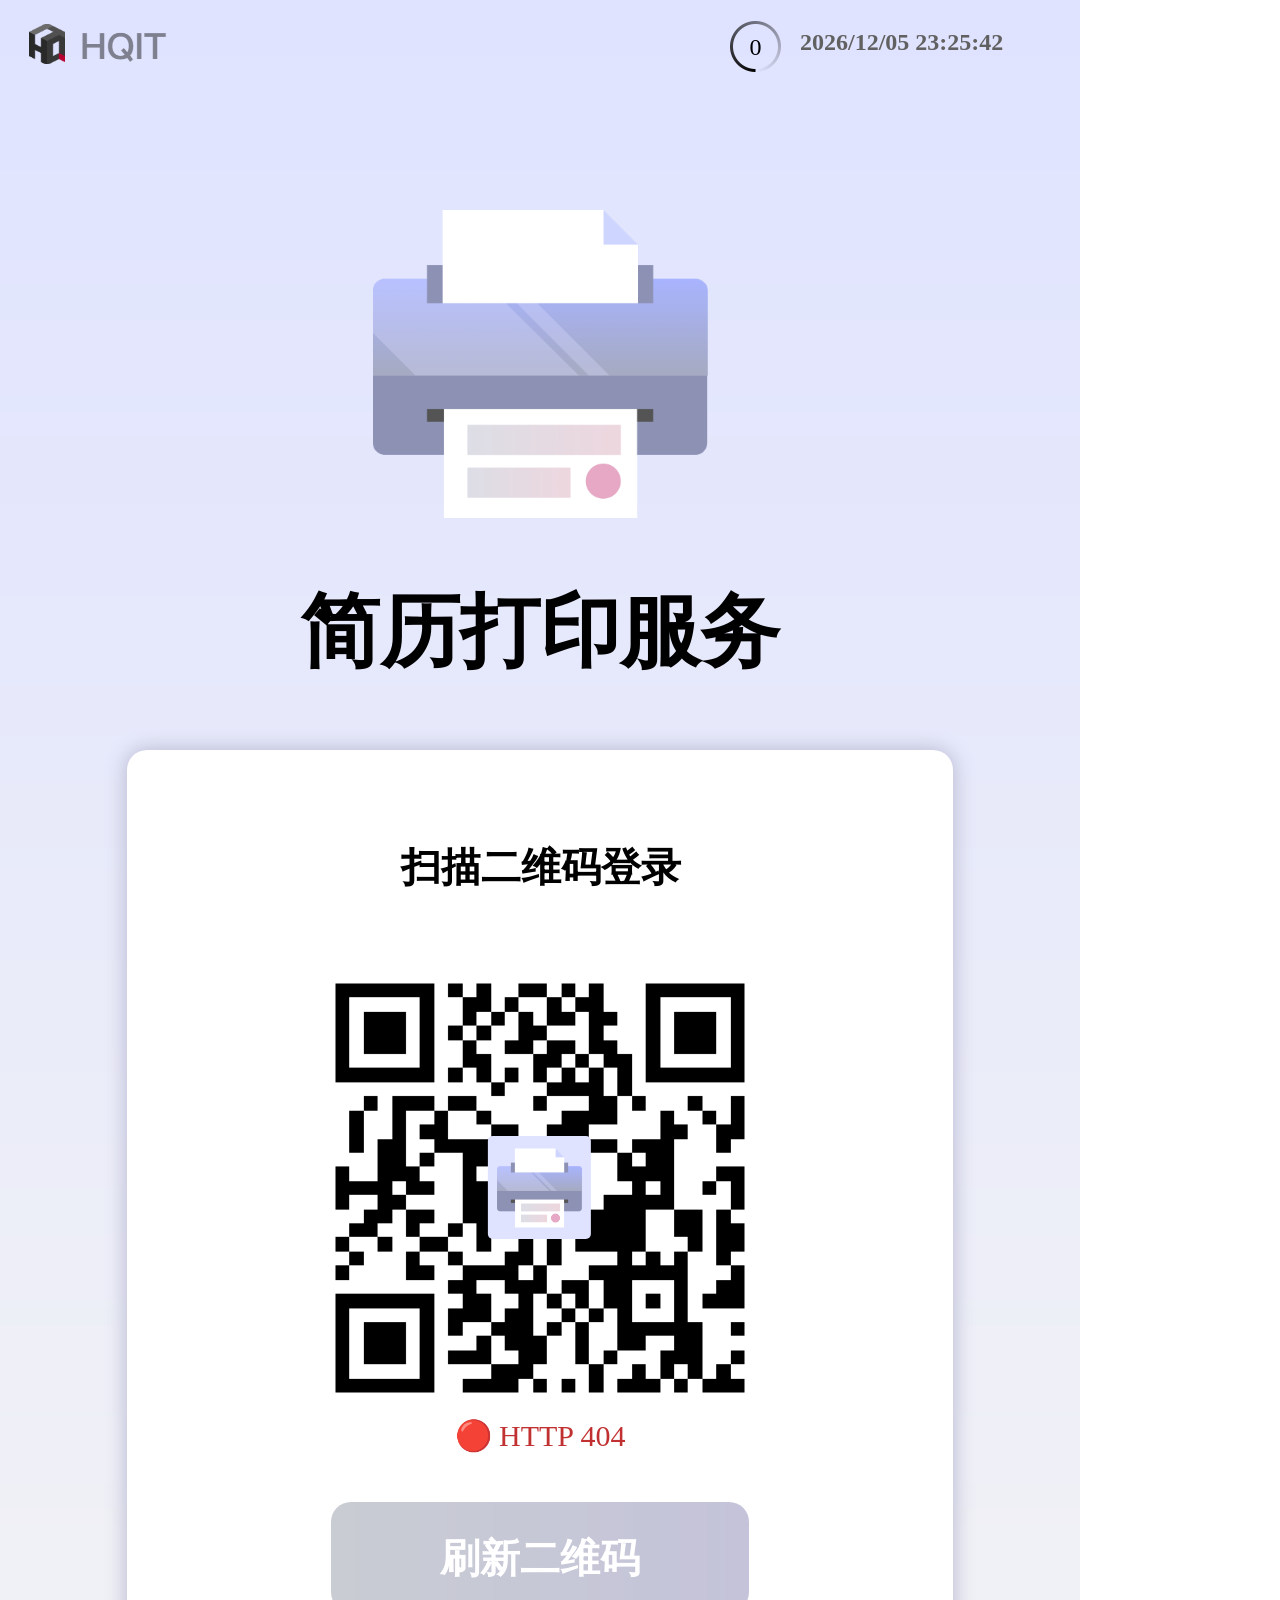
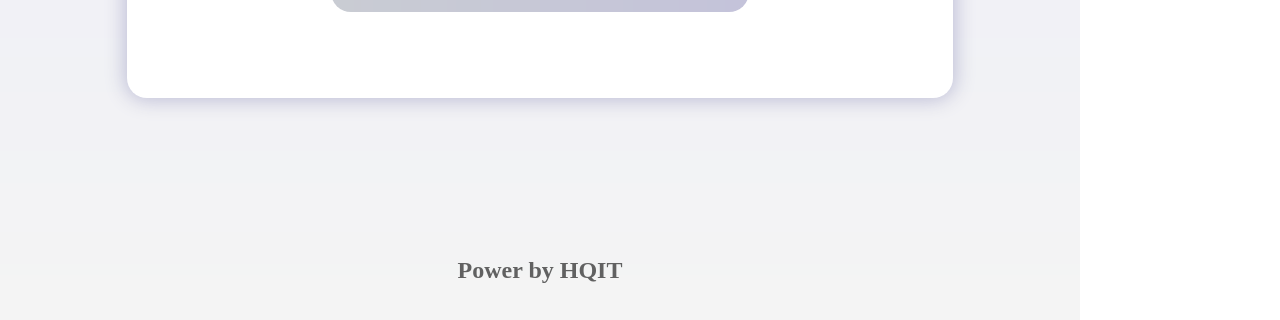
==== static/user/Index.html @ 359de2e4 "feat: 添加用户界面页面并支持图片缩放模式 - 新增用户登录、预览、打印中和完成页面及样式资源 - 重构管理界面为现代表格布局 - 在预览和打印任务中支持 scale_mode 参数（fit/ac" ====
﻿<!doctype html>
<html>
<head>
  <meta charset="utf-8">
  <meta http-equiv="refresh" content="0; url=/static/user/html/login.html">
  <title>Fly Print</title>
</head>
<body>
  <script>window.location.replace('/static/user/html/login.html');</script>
</body>
</html>
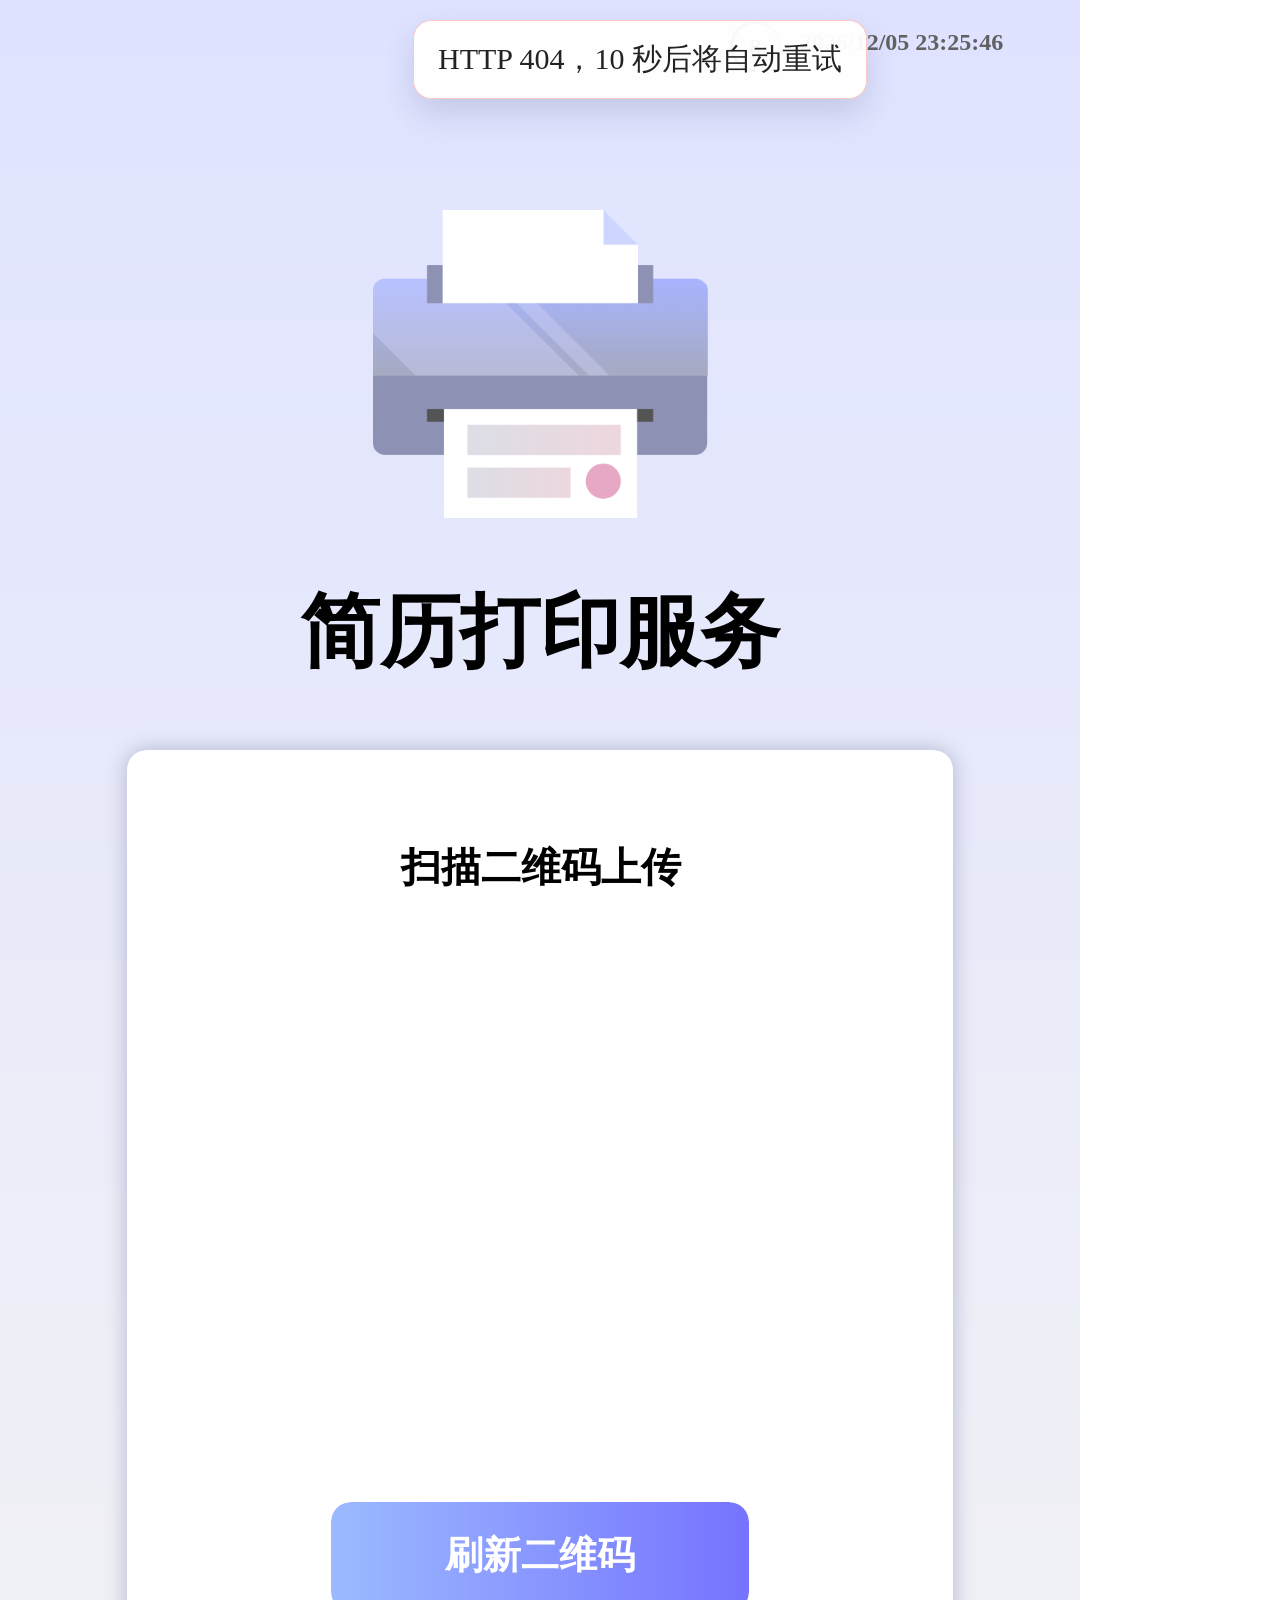
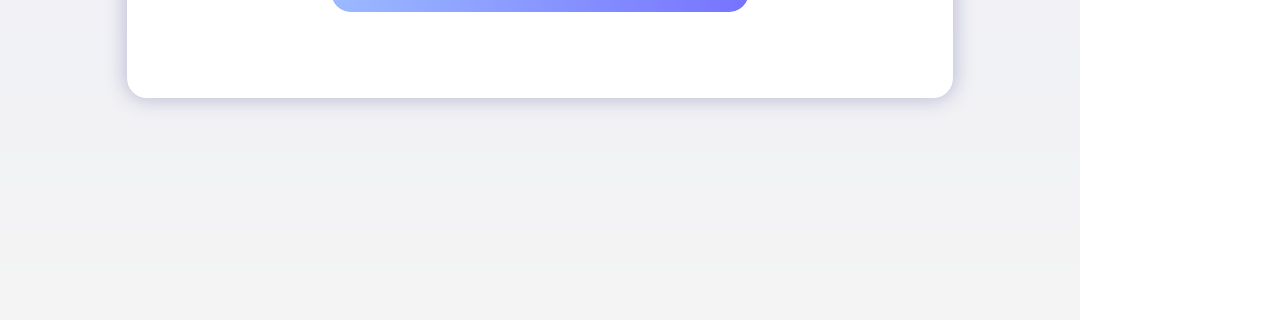
==== commit adf940eb: "Refactor user flow into SPA" ====
--- a/static/user/Index.html
+++ b/static/user/Index.html
@@ -1,11 +1,17 @@
-﻿<!doctype html>
-<html>
+<!DOCTYPE html>
+<html lang="zh-CN">
 <head>
-  <meta charset="utf-8">
-  <meta http-equiv="refresh" content="0; url=/static/user/html/login.html">
+  <meta charset="UTF-8">
+  <meta name="viewport" content="width=device-width, initial-scale=1.0">
   <title>Fly Print</title>
+  <link rel="stylesheet" href="./css/login.css">
+  <link rel="stylesheet" href="./css/preview.css">
+  <link rel="stylesheet" href="./css/printing.css">
+  <link rel="stylesheet" href="./css/done.css">
 </head>
-<body>
-  <script>window.location.replace('/static/user/html/login.html');</script>
+<body data-app="user-spa">
+  <div id="userToast" class="user-toast is-hidden" aria-live="polite"></div>
+  <div id="app"></div>
+  <script src="./app.js" type="module"></script>
 </body>
 </html>
--- a/static/user/css/login.css
+++ b/static/user/css/login.css
@@ -0,0 +1,424 @@
+@font-face {
+  font-family: 'Microsoft YaHei-Bold';
+  font-style: normal;
+  font-weight: 700;
+  src: url('../fonts/MSYHBD_1.ttf') format('truetype');
+}
+
+@font-face {
+  font-family: 'Microsoft YaHei-Regular';
+  font-style: normal;
+  font-weight: 400;
+  src: url('../fonts/MSYH_1.ttf') format('truetype');
+}
+
+.fill-primary-gradient {
+        background-repeat: no-repeat;
+background-size: 100% 100%;
+background-position: center;
+background-image: url("[data-uri]")
+      }
+
+
+* {
+  box-sizing: border-box;
+  margin: 0;
+  padding: 0;
+}
+
+ol,ul,menu {
+  padding-inline-start: 0;
+  list-style: none;
+}
+
+ol li::marker, ul li::before {
+  letter-spacing: 0;
+}
+
+html {
+  width: 100%;
+  height: 100%;
+}
+
+body { 
+  width: 100%;
+  height: 100%;
+  margin: 0;
+  background-color: white;
+}
+
+.is-hidden {
+  display: none !important;
+}
+    
+span {
+  word-break: break-word;
+}
+
+.scroll-container-0_1 {
+  height: 100%;
+  width: 100%;
+  overflow: auto;
+}
+
+.Pixso-canvas-0_1 {
+  width: 100%;
+  height: 100%;
+  position: absolute;
+  left: 0px;
+  top: 0px;
+}
+
+.Pixso-frame-3_24 {
+  width: 1080px;
+  height: 1920px;
+  overflow: hidden;
+  position: relative;
+  flex-shrink: 0;
+  background-repeat: no-repeat;
+  background-size: 100% 100%;
+  background-position: center;
+  background-image: url("[data-uri]");
+}
+
+.Pixso-rectangle-97_164 {
+  width: 2392px;
+  height: 1512px;
+  position: absolute;
+  left: 754.0000000000002px;
+  top: 320px;
+  transform:  rotate(-90deg);
+  background-size: cover;
+  background-position: center;
+  background-repeat: no-repeat;
+  background-image: url(../images/login__23704b153930d8f023e4841ad87edbc0841032a9.png);
+  opacity: 0.4399999976158142;
+}
+
+.Pixso-paragraph-97_158 {
+  font-size: 80px;
+  font-family: "Microsoft YaHei-Bold";
+  font-weight: 700;
+  text-align: center;
+  letter-spacing: 0em;
+  color: rgba(0, 0, 0, 1);
+  width: 518px;
+  height: 106px;
+  position: absolute;
+  left: 281px;
+  top: 579px;
+}
+
+.Pixso-rectangle-3_33 {
+  width: 378px;
+  height: 46px;
+  position: absolute;
+  left: 29px;
+  top: 21px;
+  background-size: cover;
+  background-position: center;
+  background-repeat: no-repeat;
+  background-image: url(../images/login__53fac1ab9ab2fc55220f1112a0cfddb164d10155.png);
+}
+
+.Pixso-group-97_166 {
+  width: 826px;
+  height: 948px;
+  position: absolute;
+  left: 127px;
+  top: 750px;
+}
+
+.Pixso-rectangle-3_35 {
+  width: 826px;
+  height: 948px;
+  position: absolute;
+  left: 50%;
+  top: 0px;
+  transform: translateX(calc(-50% + 0px));
+  border-radius: 20px 20px 20px 20px;
+  box-shadow: 0px 0px 20.299999237060547px 2px rgba(188.22764587402344, 187.67820739746094, 213.3173065185547, 1) ;
+  background-color: rgba(255, 255, 255, 1);
+}
+
+.Pixso-paragraph-3_45 {
+  font-size: 40px;
+  font-family: "Microsoft YaHei-Bold";
+  font-weight: 700;
+  text-align: center;
+  letter-spacing: 0em;
+  color: rgba(0, 0, 0, 1);
+  width: 283px;
+  height: 58px;
+  position: absolute;
+  left: 50%;
+  top: 90px;
+  transform: translateX(calc(-50% + 0.5px));
+}
+
+.Pixso-group-3_28 {
+  width: 418px;
+  height: 110px;
+  position: absolute;
+  left: 204px;
+  top: 50%;
+  transform: translateY(calc(-50% + 333px));
+  border-radius: 20px;
+  overflow: hidden;
+}
+
+.Pixso-rectangle-3_29 {
+  width: 418px;
+  height: 110px;
+  position: absolute;
+  left: 0px;
+  top: 0px;
+  transform: none;
+  border-radius: 20px;
+  background-image: none;
+  background-color: rgba(127, 156, 255, 1);
+  background: linear-gradient(90deg, rgba(151, 184, 255, 1) 0%, rgba(102, 91, 244, 1) 100%);
+  box-shadow: 0px 10px 22px rgba(102, 91, 244, 0.18);
+}
+
+.Pixso-paragraph-3_30 {
+  font-size: 38px;
+  font-family: "Microsoft YaHei", "PingFang SC", "Noto Sans SC", sans-serif;
+  font-weight: 600;
+  letter-spacing: 0em;
+  color: rgba(255, 255, 255, 1);
+  width: 100%;
+  height: auto;
+  position: absolute;
+  left: 50%;
+  top: 50%;
+  transform: translate(-50%, -50%);
+  text-align: center;
+  white-space: nowrap;
+  line-height: 1.3;
+  overflow: visible;
+  text-rendering: geometricPrecision;
+  -webkit-font-smoothing: antialiased;
+  z-index: 1;
+}
+
+.Pixso-group-97_159 {
+  width: 409px;
+  height: 409px;
+  position: absolute;
+  left: 50%;
+  top: 233px;
+  transform: translateX(calc(-50% + -0.5px));
+}
+
+.Pixso-rectangle-3_37 {
+  width: 409px;
+  height: 409px;
+  position: absolute;
+  left: 50%;
+  top: 50%;
+  transform: translateX(calc(-50% + 0px)) translateY(calc(-50% + 0px));
+  background-size: cover;
+  background-position: center;
+  background-repeat: no-repeat;
+  background-image: url(../images/login__2e628d61880fd74dbbdcb6e83b2b05ce9685a1e2.png);
+}
+
+.Pixso-rectangle-3_39 {
+  width: 103.10924530029297px;
+  height: 103.10924530029297px;
+  position: absolute;
+  left: 50%;
+  top: 50%;
+  transform: translateX(calc(-50% + -0.5728340148925781px)) translateY(calc(-50% + -0.5728340148925781px));
+  border-radius: 5px 5px 5px 5px;
+  background-color: rgba(223, 227, 255, 1);
+}
+
+.Pixso-rectangle-3_26 {
+  width: 85.92436981201172px;
+  height: 79.05042266845703px;
+  position: absolute;
+  left: 50%;
+  top: 50%;
+  transform: translateX(calc(-50% + -0.000003814697265625px)) translateY(calc(-50% + 0.000003814697265625px));
+  background-size: cover;
+  background-position: center;
+  background-repeat: no-repeat;
+  background-image: url(../images/login__fa9f6c23f7d763cb242933f23feca7adc3521a14.png);
+}
+
+.Pixso-rectangle-3_39.is-hidden,
+.Pixso-rectangle-3_26.is-hidden {
+  display: none;
+}
+
+.Pixso-group-77_54 {
+  width: 51px;
+  height: 51px;
+  position: absolute;
+  left: 730px;
+  top: 21px;
+  display: flex;
+  align-items: center;
+  justify-content: center;
+}
+
+.Pixso-vector-77_55 {
+  width: 51px;
+  height: 51px;
+  background-image: url(../images/login__Ellipse_77_55.png);
+  background-size: 100% 100%;
+  background-repeat: no-repeat;
+  position: absolute;
+  left: 0px;
+  top: 0px;
+  animation: countdown-spin 1.2s linear infinite;
+  transform-origin: center center;
+}
+
+.Pixso-paragraph-77_56 {
+  font-size: 24px;
+  font-family: "Microsoft YaHei-Regular";
+  font-weight: 400;
+  letter-spacing: 0em;
+  color: rgba(0, 0, 0, 1);
+  width: 3ch;
+  height: 1em;
+  line-height: 1;
+  position: relative;
+  left: auto;
+  top: auto;
+  text-align: center;
+  font-variant-numeric: tabular-nums;
+  white-space: pre;
+  flex-grow: 0;
+  z-index: 1;
+}
+
+.Pixso-paragraph-3_46 {
+  font-size: 30px;
+  font-family: "Microsoft YaHei-Regular";
+  font-weight: 400;
+  text-align: center;
+  letter-spacing: 0em;
+  color: rgba(88, 88, 88, 1);
+  width: 600px;
+  height: 44px;
+  position: absolute;
+  left: 50%;
+  top: 668px;
+  transform: translateX(-50%);
+  white-space: nowrap;
+  display: none;
+}
+
+.Pixso-paragraph-3_46.status-ok {
+  color: rgba(19, 145, 81, 1);
+}
+
+.Pixso-paragraph-3_46.status-error {
+  color: rgba(194, 49, 49, 1);
+}
+
+.Pixso-group-3_28.manual-refresh-disabled {
+  opacity: 0.45;
+  pointer-events: none;
+}
+
+.user-toast {
+  position: fixed;
+  top: 20px;
+  left: 50%;
+  transform: translateX(-50%);
+  min-width: 320px;
+  max-width: calc(100vw - 80px);
+  padding: 18px 24px;
+  border-radius: 18px;
+  background: rgba(255, 255, 255, 0.96);
+  color: rgba(35, 35, 35, 1);
+  box-shadow: 0 14px 32px rgba(61, 72, 130, 0.18);
+  font-family: "Microsoft YaHei-Regular";
+  font-size: 30px;
+  line-height: 1.35;
+  text-align: center;
+  z-index: 1000;
+}
+
+.user-toast.is-info {
+  border: 1px solid rgba(136, 160, 255, 0.35);
+}
+
+.user-toast.is-success {
+  border: 1px solid rgba(73, 187, 120, 0.4);
+}
+
+.user-toast.is-error {
+  border: 1px solid rgba(245, 106, 106, 0.38);
+}
+
+@keyframes countdown-spin {
+  from {
+    transform: rotate(0deg);
+  }
+
+  to {
+    transform: rotate(-360deg);
+  }
+}
+
+.Pixso-rectangle-97_155 {
+  width: 335px;
+  height: 308px;
+  position: absolute;
+  left: 373px;
+  top: 210px;
+  background-size: cover;
+  background-position: center;
+  background-repeat: no-repeat;
+  background-image: url(../images/login__fa9f6c23f7d763cb242933f23feca7adc3521a14.png);
+}
+
+.Pixso-paragraph-97_161 {
+  font-size: 24px;
+  font-family: "Microsoft YaHei-Bold";
+  font-weight: 700;
+  letter-spacing: 0em;
+  color: rgba(96.85095977783203, 96.85095977783203, 96.85095977783203, 1);
+  width: auto;
+  height: auto;
+  position: absolute;
+  left: 800px;
+  top: 29px;
+  white-space: pre;
+  flex-grow: 0;
+}
+
+.Pixso-paragraph-97_162 {
+  font-size: 24px;
+  font-family: "Microsoft YaHei-Bold";
+  font-weight: 700;
+  letter-spacing: 0em;
+  color: rgba(96.85095977783203, 96.85095977783203, 96.85095977783203, 1);
+  width: auto;
+  height: auto;
+  position: absolute;
+  left: 50%;
+  top: 1857px;
+  transform: translateX(calc(-50% + 0px));
+  white-space: pre;
+  flex-grow: 0;
+}
+
+.Pixso-rectangle-3_33,
+.Pixso-paragraph-97_162 {
+  display: none;
+}
+
+.container {
+  width: 100%;
+  height: 100%;
+}
+
+  
+
--- a/static/user/css/preview.css
+++ b/static/user/css/preview.css
@@ -0,0 +1,878 @@
+@font-face {
+  font-family: 'Microsoft YaHei-Bold';
+  font-style: normal;
+  font-weight: 700;
+  src: url('../fonts/MSYHBD_1.ttf') format('truetype');
+}
+
+@font-face {
+  font-family: 'Microsoft YaHei-Regular';
+  font-style: normal;
+  font-weight: 400;
+  src: url('../fonts/MSYH_1.ttf') format('truetype');
+}
+
+
+* {
+  box-sizing: border-box;
+  margin: 0;
+  padding: 0;
+}
+
+ol,ul,menu {
+  padding-inline-start: 0;
+  list-style: none;
+}
+
+ol li::marker, ul li::before {
+  letter-spacing: 0;
+}
+
+html {
+  width: 100%;
+  height: 100%;
+}
+
+body { 
+  width: 100%;
+  height: 100%;
+  margin: 0;
+  background-color: white;
+}
+    
+span {
+  word-break: break-word;
+}
+
+.fill-bg-gradient {
+        background-repeat: no-repeat;
+background-size: 100% 100%;
+background-position: center;
+background-image: url("[data-uri]")
+      }
+.fill-primary-gradient {
+        background-repeat: no-repeat;
+background-size: 100% 100%;
+background-position: center;
+background-image: url("[data-uri]")
+      }
+
+.scroll-container-0_1 {
+  height: 100%;
+  width: 100%;
+  overflow: auto;
+}
+
+.Pixso-canvas-0_1 {
+  width: 100%;
+  height: 100%;
+  position: absolute;
+  left: 0px;
+  top: 0px;
+}
+
+.Pixso-frame-55_77 {
+  width: 1080px;
+  height: 1920px;
+  overflow: hidden;
+  position: relative;
+  flex-shrink: 0;
+}
+
+.Pixso-group-77_42 {
+  width: 51px;
+  height: 51px;
+  position: absolute;
+  left: 1574px;
+  top: 21px;
+}
+
+.Pixso-vector-77_43 {
+  width: 51px;
+  height: 51px;
+  background-image: url(../images/preview__Ellipse_77_43.png);
+  background-size: 100% 100%;
+  background-repeat: no-repeat;
+  position: absolute;
+  left: 0px;
+  top: 0px;
+}
+
+.Pixso-paragraph-77_44 {
+  font-size: 24px;
+  font-family: "Microsoft YaHei-Regular";
+  font-weight: 400;
+  letter-spacing: 0em;
+  color: rgba(0, 0, 0, 1);
+  width: auto;
+  height: auto;
+  position: absolute;
+  left: 11px;
+  top: 10px;
+  white-space: pre;
+  flex-grow: 0;
+}
+
+.Pixso-rectangle-97_446 {
+  width: 378px;
+  height: 46px;
+  position: absolute;
+  left: 29px;
+  top: 21px;
+  background-size: cover;
+  background-position: center;
+  background-repeat: no-repeat;
+  background-image: url(../images/preview__53fac1ab9ab2fc55220f1112a0cfddb164d10155.png);
+}
+
+.Pixso-group-97_447 {
+  width: 51px;
+  height: 51px;
+  position: absolute;
+  left: 730px;
+  top: 21px;
+}
+
+.Pixso-vector-97_448 {
+  width: 51px;
+  height: 51px;
+  background-image: url(../images/preview__Ellipse_97_448.png);
+  background-size: 100% 100%;
+  background-repeat: no-repeat;
+  position: absolute;
+  left: 0px;
+  top: 0px;
+}
+
+.Pixso-paragraph-97_449 {
+  font-size: 24px;
+  font-family: "Microsoft YaHei-Regular";
+  font-weight: 400;
+  letter-spacing: 0em;
+  color: rgba(0, 0, 0, 1);
+  width: auto;
+  height: auto;
+  position: absolute;
+  left: 11px;
+  top: 10px;
+  white-space: pre;
+  flex-grow: 0;
+}
+
+.Pixso-paragraph-97_450 {
+  font-size: 24px;
+  font-family: "Microsoft YaHei-Bold";
+  font-weight: 700;
+  letter-spacing: 0em;
+  color: rgba(96.85095977783203, 96.85095977783203, 96.85095977783203, 1);
+  width: auto;
+  height: auto;
+  position: absolute;
+  left: 800px;
+  top: 29px;
+  white-space: pre;
+  flex-grow: 0;
+}
+
+.Pixso-rectangle-97_451 {
+  width: 111px;
+  height: 55px;
+  position: absolute;
+  left: 598px;
+  top: 22px;
+  border-radius: 15px 15px 15px 15px;
+  background-color: rgba(0, 0, 0, 1);
+}
+
+.Pixso-paragraph-97_452 {
+  font-size: 30px;
+  font-family: "Microsoft YaHei-Bold";
+  font-weight: 700;
+  text-align: center;
+  letter-spacing: 0em;
+  color: rgba(255, 255, 255, 1);
+  width: 108px;
+  height: 2.65%;
+  position: absolute;
+  left: 50%;
+  top: 1.46%;
+  bottom: 95.89%;
+  transform: translateX(calc(-50% + 114px));
+}
+
+.Pixso-group-97_454 {
+  width: 418px;
+  height: 110px;
+  position: absolute;
+  left: 107px;
+  top: 1700px;
+}
+
+.Pixso-rectangle-97_455 {
+  width: 418px;
+  height: 110px;
+  position: absolute;
+  left: 0px;
+  top: 0px;
+  border-radius: 20px 20px 20px 20px;
+  background-repeat: no-repeat;
+  background-size: 100% 100%;
+  background-position: center;
+  background-image: url("[data-uri]");
+}
+
+.Pixso-paragraph-97_456 {
+  font-size: 50px;
+  font-family: "Microsoft YaHei-Bold";
+  font-weight: 700;
+  letter-spacing: 0em;
+  color: rgba(255, 255, 255, 1);
+  width: auto;
+  height: auto;
+  position: absolute;
+  left: 159px;
+  top: 23px;
+  white-space: pre;
+  flex-grow: 0;
+}
+
+.Pixso-rectangle-97_457 {
+  width: 1080px;
+  height: 163px;
+  position: absolute;
+  left: -9.980871413050929e-15px;
+  top: 1757px;
+  transform: rotateY(180deg)rotateX(180deg);
+  background-repeat: no-repeat;
+  background-size: 100% 100%;
+  background-position: center;
+  background-image: url("[data-uri]");
+}
+
+.Pixso-paragraph-97_459 {
+  font-size: 24px;
+  font-family: "Microsoft YaHei-Bold";
+  font-weight: 700;
+  letter-spacing: 0em;
+  color: rgba(96.85095977783203, 96.85095977783203, 96.85095977783203, 1);
+  width: auto;
+  height: auto;
+  position: absolute;
+  left: 50%;
+  top: 1857px;
+  transform: translateX(calc(-50% + 0px));
+  white-space: pre;
+  flex-grow: 0;
+}
+
+.Pixso-rectangle-97_446,
+.Pixso-paragraph-97_459 {
+  display: none;
+}
+
+.Pixso-group-97_460 {
+  width: 418px;
+  height: 110px;
+  position: absolute;
+  left: 556px;
+  top: 1699px;
+}
+
+.Pixso-rectangle-97_461 {
+  width: 418px;
+  height: 110px;
+  position: absolute;
+  left: 0px;
+  top: 0px;
+  border-radius: 20px 20px 20px 20px;
+}
+
+.Pixso-paragraph-97_462 {
+  font-size: 50px;
+  font-family: "Microsoft YaHei-Bold";
+  font-weight: 700;
+  letter-spacing: 0em;
+  color: rgba(255, 255, 255, 1);
+  width: auto;
+  height: auto;
+  position: absolute;
+  left: 109px;
+  top: 23px;
+  white-space: pre;
+  flex-grow: 0;
+}
+
+.Pixso-group-115_60 {
+  width: 867px;
+  height: 466px;
+  position: absolute;
+  left: 107px;
+  top: 1167px;
+}
+
+.Pixso-group-55_129 {
+  width: 867px;
+  height: 466px;
+  position: absolute;
+  left: 0px;
+  top: 0px;
+}
+
+.Pixso-rectangle-55_112 {
+  width: 867px;
+  height: 134px;
+  position: absolute;
+  left: 50%;
+  top: 0px;
+  transform: translateX(calc(-50% + 0px));
+  border-radius: 20px 20px 20px 20px;
+  background-color: rgba(255, 255, 255, 1);
+}
+
+.Pixso-rectangle-55_114 {
+  width: 114px;
+  height: 100px;
+  position: absolute;
+  left: 50%;
+  top: 17px;
+  transform: translateX(calc(-50% + 357.5px));
+  border-radius: 10px 10px 10px 10px;
+  background-color: rgba(244, 244, 244, 1);
+  display: flex;
+  align-items: center;
+  justify-content: center;
+}
+
+.Pixso-rectangle-55_115 {
+  width: 114px;
+  height: 100px;
+  position: absolute;
+  left: 50%;
+  top: 17px;
+  transform: translateX(calc(-50% + 222.5px));
+  border-radius: 10px 10px 10px 10px;
+  display: flex;
+  align-items: center;
+  justify-content: center;
+}
+
+.Pixso-vector-55_116 {
+  width: 114px;
+  height: 100px;
+  position: absolute;
+  left: 50%;
+  top: 17px;
+  transform: translateX(calc(-50% + 87.5px));
+  border-radius: 10px 10px 10px 10px;
+  overflow: hidden;
+  background-image: none;
+  background-color: rgba(244, 244, 244, 1);
+  display: flex;
+  align-items: center;
+  justify-content: center;
+}
+
+.Pixso-paragraph-55_113 {
+  font-size: 36px;
+  font-family: "Microsoft YaHei-Regular";
+  font-weight: 400;
+  letter-spacing: 0em;
+  color: rgba(0, 0, 0, 1);
+  width: auto;
+  height: auto;
+  position: absolute;
+  left: 39px;
+  top: 42px;
+  white-space: pre;
+  flex-grow: 0;
+}
+
+.Pixso-paragraph-55_117 {
+  font-size: 38px;
+  font-family: "Microsoft YaHei-Regular";
+  font-weight: 700;
+  letter-spacing: 0em;
+  color: rgba(0, 0, 0, 1);
+  width: 114px;
+  height: 100px;
+  position: absolute;
+  left: 50%;
+  top: 17px;
+  transform: translateX(calc(-50% + 87.5px));
+  white-space: nowrap;
+  display: flex;
+  align-items: center;
+  justify-content: center;
+}
+
+.Pixso-paragraph-55_118 {
+  font-size: 38px;
+  font-family: "Microsoft YaHei-Regular";
+  font-weight: 700;
+  letter-spacing: 0em;
+  color: rgba(255, 255, 255, 1);
+  width: 114px;
+  height: 100px;
+  position: absolute;
+  left: 50%;
+  top: 17px;
+  transform: translateX(calc(-50% + 222.5px));
+  white-space: nowrap;
+  display: flex;
+  align-items: center;
+  justify-content: center;
+}
+
+.Pixso-paragraph-55_119 {
+  font-size: 38px;
+  font-family: "Microsoft YaHei-Regular";
+  font-weight: 700;
+  letter-spacing: 0em;
+  color: rgba(0, 0, 0, 1);
+  width: 114px;
+  height: 100px;
+  position: absolute;
+  left: 50%;
+  top: 17px;
+  transform: translateX(calc(-50% + 357.5px));
+  white-space: nowrap;
+  display: flex;
+  align-items: center;
+  justify-content: center;
+}
+
+.Pixso-rectangle-55_120 {
+  width: 867px;
+  height: 134px;
+  position: absolute;
+  left: 50%;
+  top: 166px;
+  transform: translateX(calc(-50% + 0px));
+  border-radius: 20px 20px 20px 20px;
+  background-color: rgba(255, 255, 255, 1);
+}
+
+.Pixso-rectangle-55_122 {
+  width: 114px;
+  height: 100px;
+  position: absolute;
+  left: 50%;
+  top: 183px;
+  transform: translateX(calc(-50% + 357.5px));
+  border-radius: 10px 10px 10px 10px;
+}
+
+.Pixso-vector-55_123 {
+  width: 114px;
+  height: 100px;
+  background-image: url(../images/preview__Vector_55_123.png);
+  background-size: 100% 100%;
+  background-repeat: no-repeat;
+  position: absolute;
+  left: 50%;
+  top: 183px;
+  transform: translateX(calc(-50% + 222.5px));
+  border-radius: 10px 10px 10px 10px;
+  overflow: hidden;
+}
+
+.Pixso-paragraph-55_124 {
+  font-size: 36px;
+  font-family: "Microsoft YaHei-Regular";
+  font-weight: 400;
+  letter-spacing: 0em;
+  color: rgba(0, 0, 0, 1);
+  width: auto;
+  height: auto;
+  position: absolute;
+  left: 39px;
+  top: 208px;
+  white-space: pre;
+  flex-grow: 0;
+}
+
+.Pixso-paragraph-55_125 {
+  font-size: 36px;
+  font-family: "Microsoft YaHei-Regular";
+  font-weight: 400;
+  letter-spacing: 0em;
+  color: rgba(0, 0, 0, 1);
+  width: auto;
+  height: auto;
+  position: absolute;
+  left: 50%;
+  top: 209px;
+  transform: translateX(calc(-50% + 222.5px));
+  white-space: pre;
+  flex-grow: 0;
+}
+
+.Pixso-paragraph-55_126 {
+  font-size: 36px;
+  font-family: "Microsoft YaHei-Regular";
+  font-weight: 400;
+  letter-spacing: 0em;
+  color: rgba(255, 255, 255, 1);
+  width: auto;
+  height: auto;
+  position: absolute;
+  left: 50%;
+  top: 209px;
+  transform: translateX(calc(-50% + 357.5px));
+  white-space: pre;
+  flex-grow: 0;
+}
+
+.Pixso-rectangle-133_34 {
+  width: 867px;
+  height: 134px;
+  position: absolute;
+  left: 50%;
+  top: 332px;
+  transform: translateX(calc(-50% + 0px));
+  border-radius: 20px 20px 20px 20px;
+  background-color: rgba(255, 255, 255, 1);
+}
+
+.Pixso-rectangle-133_35 {
+  width: 114px;
+  height: 100px;
+  position: absolute;
+  left: 50%;
+  top: 349px;
+  transform: translateX(calc(-50% + 357.5px));
+  border-radius: 10px 10px 10px 10px;
+}
+
+.Pixso-vector-133_36 {
+  width: 114px;
+  height: 100px;
+  background-image: url(../images/preview__Vector_133_36.png);
+  background-size: 100% 100%;
+  background-repeat: no-repeat;
+  position: absolute;
+  left: 50%;
+  top: 349px;
+  transform: translateX(calc(-50% + 222.5px));
+  border-radius: 10px 10px 10px 10px;
+  overflow: hidden;
+}
+
+.Pixso-paragraph-133_37 {
+  font-size: 36px;
+  font-family: "Microsoft YaHei-Regular";
+  font-weight: 400;
+  letter-spacing: 0em;
+  color: rgba(0, 0, 0, 1);
+  width: auto;
+  height: auto;
+  position: absolute;
+  left: 39px;
+  top: 374px;
+  white-space: pre;
+  flex-grow: 0;
+}
+
+.Pixso-paragraph-133_38 {
+  font-size: 36px;
+  font-family: "Microsoft YaHei-Regular";
+  font-weight: 400;
+  letter-spacing: 0em;
+  color: rgba(0, 0, 0, 1);
+  width: auto;
+  height: auto;
+  position: absolute;
+  left: 50%;
+  top: 375px;
+  transform: translateX(calc(-50% + 222.5px));
+  white-space: pre;
+  flex-grow: 0;
+}
+
+.Pixso-paragraph-133_39 {
+  font-size: 36px;
+  font-family: "Microsoft YaHei-Regular";
+  font-weight: 400;
+  letter-spacing: 0em;
+  color: rgba(255, 255, 255, 1);
+  width: auto;
+  height: auto;
+  position: absolute;
+  left: 50%;
+  top: 375px;
+  transform: translateX(calc(-50% + 357.5px));
+  white-space: pre;
+  flex-grow: 0;
+}
+
+.is-option-disabled {
+  opacity: 0.45;
+  cursor: not-allowed !important;
+}
+
+.Pixso-paragraph-97_480 {
+  font-size: 36px;
+  font-family: "Microsoft YaHei-Regular";
+  font-weight: 400;
+  text-align: center;
+  letter-spacing: 0em;
+  color: rgba(0, 0, 0, 1);
+  width: auto;
+  height: auto;
+  position: absolute;
+  left: 50%;
+  top: 1092px;
+  transform: translateX(calc(-50% + -0.5px));
+  white-space: pre;
+  flex-grow: 0;
+  opacity: 0.25999999046325684;
+}
+
+.Pixso-paragraph-97_481 {
+  font-size: 36px;
+  font-family: "Microsoft YaHei-Regular";
+  font-weight: 400;
+  text-align: center;
+  letter-spacing: 0em;
+  color: rgba(0, 0, 0, 1);
+  width: auto;
+  height: auto;
+  position: absolute;
+  left: 50%;
+  top: 1038px;
+  transform: translateX(calc(-50% + -0.5px));
+  white-space: pre;
+  flex-grow: 0;
+}
+
+.Pixso-paragraph-97_473 {
+  font-size: 64px;
+  font-family: "Microsoft YaHei-Bold";
+  font-weight: 700;
+  text-align: center;
+  letter-spacing: 0em;
+  color: rgba(0, 0, 0, 1);
+  width: 404.770751953125px;
+  height: 75px;
+  position: absolute;
+  left: 50%;
+  top: 258.2198836427005px;
+  transform: translateX(calc(-50% + -0.6554898516994854px)) rotate(0.062255859540380744deg);
+}
+
+.Pixso-vector-97_474 {
+  width: 108px;
+  height: 6.09%;
+  background-image: url(../images/preview__Frame_97_474.png);
+  background-size: 100% 100%;
+  background-repeat: no-repeat;
+  position: absolute;
+  left: 50%;
+  top: 5.73%;
+  bottom: 88.18%;
+  transform: translateX(calc(-50% + 0px));
+}
+
+.Pixso-rectangle-115_56 {
+  width: 441px;
+  height: 646px;
+  position: absolute;
+  left: 50%;
+  top: 50%;
+  transform: translateX(calc(-50% + -0.5px)) translateY(calc(-50% + -270px));
+  border-radius: 20px 20px 20px 20px;
+  box-shadow: 0px 10px 36px 0px rgba(205, 205, 220, 1) ;
+  background-color: rgba(255, 255, 255, 1);
+}
+
+.Pixso-group-115_57 {
+  width: 397px;
+  height: 614px;
+  position: absolute;
+  left: 50%;
+  top: 50%;
+  transform: translateX(calc(-50% + -0.5px)) translateY(calc(-50% + -270px));
+}
+
+.Pixso-rectangle-115_58 {
+  width: 397px;
+  height: 514.5828857421875px;
+  position: absolute;
+  left: 50%;
+  top: 50%;
+  transform: translateX(calc(-50% + 0px)) translateY(calc(-50% + 49.708534240722656px));
+  background-repeat: no-repeat;
+  background-size: 100% 100%;
+  background-position: center;
+  background-image: url("[data-uri]");
+}
+
+.Pixso-rectangle-115_59 {
+  width: 397px;
+  height: 90.66838073730469px;
+  position: absolute;
+  left: 50%;
+  top: 50%;
+  transform: translateX(calc(-50% + 0px)) translateY(calc(-50% + -261.66580963134766px));
+  background-repeat: no-repeat;
+  background-size: 100% 100%;
+  background-position: center;
+  background-image: url("[data-uri]");
+}
+
+.container {
+  width: 100%;
+  height: 100%;
+}
+
+.Pixso-group-97_447 {
+  display: flex;
+  align-items: center;
+  justify-content: center;
+}
+
+.Pixso-vector-97_448 {
+  animation: preview-countdown-spin 1.2s linear infinite;
+  transform-origin: center center;
+}
+
+.Pixso-paragraph-97_449 {
+  width: 3ch;
+  text-align: center;
+  font-variant-numeric: tabular-nums;
+  position: relative;
+  left: auto;
+  top: auto;
+  z-index: 1;
+}
+
+.Pixso-paragraph-97_481,
+.Pixso-paragraph-97_480 {
+  position: absolute;
+  left: 50%;
+  width: 518px;
+  max-width: calc(100% - 120px);
+  text-align: center;
+  transform: translateX(-50%);
+  white-space: nowrap;
+  overflow: hidden;
+  text-overflow: ellipsis;
+}
+
+.Pixso-paragraph-97_481 {
+  top: 1038px;
+  font-size: 36px;
+  color: rgba(40, 40, 40, 1);
+}
+
+.Pixso-paragraph-97_480 {
+  top: 1092px;
+  font-size: 36px;
+  color: rgba(83, 83, 83, 1);
+  opacity: 0.9;
+}
+
+.Pixso-rectangle-115_56 {
+  width: 441px;
+  height: 646px;
+  top: 50%;
+  transform: translateX(calc(-50% + -0.5px)) translateY(calc(-50% + -270px));
+  border-radius: 20px;
+  box-shadow: 0px 10px 36px 0px rgba(205, 205, 220, 1);
+  background-color: rgba(255, 255, 255, 1);
+}
+
+.Pixso-group-115_57 {
+  width: 397px;
+  height: 614px;
+  top: 50%;
+  transform: translateX(calc(-50% + -0.5px)) translateY(calc(-50% + -270px));
+}
+
+.Pixso-rectangle-115_58 {
+  width: 397px;
+  height: 614px;
+  left: 50%;
+  top: 50%;
+  transform: translateX(calc(-50% + 0px)) translateY(calc(-50% + 0px));
+  background-color: rgba(255, 255, 255, 1);
+  border-radius: 12px;
+  border: 1px solid rgba(224, 224, 232, 1);
+}
+
+.Pixso-rectangle-115_59 {
+  width: 397px;
+  height: 614px;
+  left: 50%;
+  top: 50%;
+  transform: translateX(calc(-50% + 0px)) translateY(calc(-50% + 0px));
+  background-image: none;
+  display: flex;
+  align-items: center;
+  justify-content: center;
+  color: rgba(133, 133, 133, 1);
+  font-family: "Microsoft YaHei-Regular";
+  font-size: 30px;
+  letter-spacing: 0;
+  border-radius: 12px;
+  pointer-events: none;
+}
+
+.Pixso-rectangle-115_59::before {
+  content: "正在加载预览...";
+}
+
+.Pixso-rectangle-115_59.is-hidden {
+  display: none;
+}
+
+.Pixso-button-115_61,
+.Pixso-button-115_62 {
+  width: 88px;
+  height: 88px;
+  position: absolute;
+  top: calc(50% + -270px);
+  transform: translateY(-50%);
+  border: 0;
+  border-radius: 44px;
+  background: rgba(0, 0, 0, 0.28);
+  color: rgba(255, 255, 255, 0.95);
+  font-size: 62px;
+  line-height: 1;
+  cursor: pointer;
+  transition: opacity 0.2s ease;
+}
+
+.Pixso-button-115_61 {
+  left: calc(50% - 296.5px);
+}
+
+.Pixso-button-115_62 {
+  right: calc(50% - 296.5px);
+}
+
+.Pixso-button-115_61:disabled,
+.Pixso-button-115_62:disabled {
+  opacity: 0.35;
+  cursor: not-allowed;
+}
+
+.Pixso-group-97_460.is-disabled,
+.Pixso-group-97_454.is-disabled,
+.Pixso-group-115_60.is-disabled {
+  opacity: 0.45;
+  pointer-events: none;
+}
+
+@keyframes preview-countdown-spin {
+  from {
+    transform: rotate(0deg);
+  }
+
+  to {
+    transform: rotate(-360deg);
+  }
+}
+
+  
+
--- a/static/user/css/printing.css
+++ b/static/user/css/printing.css
@@ -0,0 +1,281 @@
+@font-face {
+  font-family: 'Microsoft YaHei-Bold';
+  font-style: normal;
+  font-weight: 700;
+  src: url('../fonts/MSYHBD_1.ttf') format('truetype');
+}
+
+@font-face {
+  font-family: 'Microsoft YaHei-Regular';
+  font-style: normal;
+  font-weight: 400;
+  src: url('../fonts/MSYH_1.ttf') format('truetype');
+}
+
+
+* {
+  box-sizing: border-box;
+  margin: 0;
+  padding: 0;
+}
+
+ol,ul,menu {
+  padding-inline-start: 0;
+  list-style: none;
+}
+
+ol li::marker, ul li::before {
+  letter-spacing: 0;
+}
+
+html {
+  width: 100%;
+  height: 100%;
+}
+
+body { 
+  width: 100%;
+  height: 100%;
+  margin: 0;
+  background-color: white;
+}
+    
+span {
+  word-break: break-word;
+}
+
+.fill-bg-gradient {
+        background-repeat: no-repeat;
+background-size: 100% 100%;
+background-position: center;
+background-image: url("[data-uri]")
+      }
+.fill-primary-gradient {
+        background-repeat: no-repeat;
+background-size: 100% 100%;
+background-position: center;
+background-image: url("[data-uri]")
+      }
+
+.scroll-container-0_1 {
+  height: 100%;
+  width: 100%;
+  overflow: auto;
+}
+
+.Pixso-canvas-0_1 {
+  width: 100%;
+  height: 100%;
+  position: absolute;
+  left: 0px;
+  top: 0px;
+}
+
+.Pixso-frame-55_158 {
+  width: 1080px;
+  height: 1920px;
+  overflow: hidden;
+  position: relative;
+  flex-shrink: 0;
+}
+
+.Pixso-rectangle-115_17 {
+  width: 378px;
+  height: 46px;
+  position: absolute;
+  left: 29px;
+  top: 21px;
+  background-size: cover;
+  background-position: center;
+  background-repeat: no-repeat;
+  background-image: url(../images/printing__53fac1ab9ab2fc55220f1112a0cfddb164d10155.png);
+}
+
+.Pixso-group-115_18 {
+  width: 51px;
+  height: 51px;
+  position: absolute;
+  left: 730px;
+  top: 21px;
+}
+
+.Pixso-vector-115_19 {
+  width: 51px;
+  height: 51px;
+  background-image: url(../images/printing__Ellipse_115_19.png);
+  background-size: 100% 100%;
+  background-repeat: no-repeat;
+  position: absolute;
+  left: 0px;
+  top: 0px;
+}
+
+.Pixso-paragraph-115_20 {
+  font-size: 24px;
+  font-family: "Microsoft YaHei-Regular";
+  font-weight: 400;
+  letter-spacing: 0em;
+  color: rgba(0, 0, 0, 1);
+  width: auto;
+  height: auto;
+  position: absolute;
+  left: 11px;
+  top: 10px;
+  white-space: pre;
+  flex-grow: 0;
+}
+
+.Pixso-paragraph-115_21 {
+  font-size: 24px;
+  font-family: "Microsoft YaHei-Bold";
+  font-weight: 700;
+  letter-spacing: 0em;
+  color: rgba(96.85095977783203, 96.85095977783203, 96.85095977783203, 1);
+  width: auto;
+  height: auto;
+  position: absolute;
+  left: 800px;
+  top: 29px;
+  white-space: pre;
+  flex-grow: 0;
+}
+
+.Pixso-rectangle-77_17 {
+  width: 335px;
+  height: 308px;
+  position: absolute;
+  left: 50%;
+  top: 601px;
+  transform: translateX(calc(-50% + -2.5px));
+  background-size: cover;
+  background-position: center;
+  background-repeat: no-repeat;
+  background-image: url(../images/printing__fa9f6c23f7d763cb242933f23feca7adc3521a14.png);
+}
+
+.Pixso-paragraph-77_18 {
+  font-size: 64px;
+  font-family: "Microsoft YaHei-Bold";
+  font-weight: 700;
+  text-align: center;
+  letter-spacing: 0em;
+  color: rgba(0, 0, 0, 1);
+  width: 518px;
+  height: 106px;
+  position: absolute;
+  left: 278px;
+  top: 944px;
+}
+
+.Pixso-paragraph-77_21 {
+  font-size: 36px;
+  font-family: "Microsoft YaHei-Regular";
+  font-weight: 400;
+  text-align: center;
+  letter-spacing: 0em;
+  color: rgba(0, 0, 0, 1);
+  width: 518px;
+  height: 46px;
+  position: absolute;
+  left: 278px;
+  top: 1148px;
+}
+
+.Pixso-rectangle-77_19 {
+  width: 556px;
+  height: 30px;
+  position: absolute;
+  left: 262px;
+  top: 1085px;
+  border-radius: 20px 20px 20px 20px;
+  background-color: rgba(216, 216, 216, 1);
+}
+
+.shadow-blend-77_19-0 {
+  position: absolute;
+  inset: 0;
+  box-shadow: 0px 4px 4px 0px rgba(196, 196, 211, 1) inset;
+  pointer-events: none;
+  mix-blend-mode: normal;
+  border-radius: 20px 20px 20px 20px;
+}
+
+.Pixso-rectangle-77_20 {
+  width: 433px;
+  height: 30px;
+  position: absolute;
+  left: 262px;
+  top: 1085px;
+  border-radius: 20px 20px 20px 20px;
+  overflow: hidden;
+  animation: printing-progress-breathe 1.8s ease-in-out infinite;
+}
+
+.Pixso-rectangle-77_20::after {
+  content: "";
+  position: absolute;
+  top: 0;
+  left: -140px;
+  width: 140px;
+  height: 100%;
+  background: linear-gradient(
+    90deg,
+    rgba(255, 255, 255, 0) 0%,
+    rgba(255, 255, 255, 0.42) 50%,
+    rgba(255, 255, 255, 0) 100%
+  );
+  animation: printing-progress-shimmer 1.4s linear infinite;
+}
+
+@keyframes printing-progress-shimmer {
+  from {
+    left: -140px;
+  }
+
+  to {
+    left: calc(100% + 140px);
+  }
+}
+
+@keyframes printing-progress-breathe {
+  0% {
+    filter: brightness(0.95);
+  }
+
+  50% {
+    filter: brightness(1.08);
+  }
+
+  100% {
+    filter: brightness(0.95);
+  }
+}
+
+.Pixso-paragraph-115_26 {
+  font-size: 24px;
+  font-family: "Microsoft YaHei-Bold";
+  font-weight: 700;
+  letter-spacing: 0em;
+  color: rgba(96.85095977783203, 96.85095977783203, 96.85095977783203, 1);
+  width: auto;
+  height: auto;
+  position: absolute;
+  left: 50%;
+  top: 1857px;
+  transform: translateX(calc(-50% + 0px));
+  white-space: pre;
+  flex-grow: 0;
+}
+
+.Pixso-rectangle-115_17,
+.Pixso-paragraph-115_26 {
+  display: none;
+}
+
+.container {
+  width: 100%;
+  height: 100%;
+}
+
+  
+
--- a/static/user/css/done.css
+++ b/static/user/css/done.css
@@ -0,0 +1,325 @@
+@font-face {
+  font-family: 'Microsoft YaHei-Bold';
+  font-style: normal;
+  font-weight: 700;
+  src: url('../fonts/MSYHBD_1.ttf') format('truetype');
+}
+
+@font-face {
+  font-family: 'Microsoft YaHei-Regular';
+  font-style: normal;
+  font-weight: 400;
+  src: url('../fonts/MSYH_1.ttf') format('truetype');
+}
+
+
+* {
+  box-sizing: border-box;
+  margin: 0;
+  padding: 0;
+}
+
+ol,ul,menu {
+  padding-inline-start: 0;
+  list-style: none;
+}
+
+ol li::marker, ul li::before {
+  letter-spacing: 0;
+}
+
+html {
+  width: 100%;
+  height: 100%;
+}
+
+body { 
+  width: 100%;
+  height: 100%;
+  margin: 0;
+  background-color: white;
+}
+    
+span {
+  word-break: break-word;
+}
+
+.fill-bg-gradient {
+        background-repeat: no-repeat;
+background-size: 100% 100%;
+background-position: center;
+background-image: url("[data-uri]")
+      }
+.fill-primary-gradient {
+        background-repeat: no-repeat;
+background-size: 100% 100%;
+background-position: center;
+background-image: url("[data-uri]")
+      }
+
+.scroll-container-0_1 {
+  height: 100%;
+  width: 100%;
+  overflow: auto;
+}
+
+.Pixso-canvas-0_1 {
+  width: 100%;
+  height: 100%;
+  position: absolute;
+  left: 0px;
+  top: 0px;
+}
+
+.Pixso-frame-55_158 {
+  width: 1080px;
+  height: 1920px;
+  overflow: hidden;
+  position: relative;
+  flex-shrink: 0;
+}
+
+.Pixso-rectangle-115_17 {
+  width: 378px;
+  height: 46px;
+  position: absolute;
+  left: 29px;
+  top: 21px;
+  background-size: cover;
+  background-position: center;
+  background-repeat: no-repeat;
+  background-image: url(../images/done__53fac1ab9ab2fc55220f1112a0cfddb164d10155.png);
+}
+
+.Pixso-group-115_18 {
+  width: 51px;
+  height: 51px;
+  position: absolute;
+  left: 730px;
+  top: 21px;
+}
+
+.Pixso-vector-115_19 {
+  width: 51px;
+  height: 51px;
+  background-image: url(../images/done__Ellipse_115_19.png);
+  background-size: 100% 100%;
+  background-repeat: no-repeat;
+  position: absolute;
+  left: 0px;
+  top: 0px;
+}
+
+.Pixso-paragraph-115_20 {
+  font-size: 24px;
+  font-family: "Microsoft YaHei-Regular";
+  font-weight: 400;
+  letter-spacing: 0em;
+  color: rgba(0, 0, 0, 1);
+  width: auto;
+  height: auto;
+  position: absolute;
+  left: 11px;
+  top: 10px;
+  white-space: pre;
+  flex-grow: 0;
+}
+
+.Pixso-paragraph-115_21 {
+  font-size: 24px;
+  font-family: "Microsoft YaHei-Bold";
+  font-weight: 700;
+  letter-spacing: 0em;
+  color: rgba(96.85095977783203, 96.85095977783203, 96.85095977783203, 1);
+  width: auto;
+  height: auto;
+  position: absolute;
+  left: 800px;
+  top: 29px;
+  white-space: pre;
+  flex-grow: 0;
+}
+
+.Pixso-rectangle-77_17 {
+  width: 335px;
+  height: 308px;
+  position: absolute;
+  left: 50%;
+  top: 601px;
+  transform: translateX(calc(-50% + -2.5px));
+  background-size: cover;
+  background-position: center;
+  background-repeat: no-repeat;
+  background-image: url(../images/done__fa9f6c23f7d763cb242933f23feca7adc3521a14.png);
+}
+
+.Pixso-paragraph-77_18 {
+  font-size: 64px;
+  font-family: "Microsoft YaHei-Bold";
+  font-weight: 700;
+  text-align: center;
+  letter-spacing: 0em;
+  color: rgba(0, 0, 0, 1);
+  width: 518px;
+  height: 106px;
+  position: absolute;
+  left: 278px;
+  top: 944px;
+}
+
+.Pixso-paragraph-77_21 {
+  font-size: 36px;
+  font-family: "Microsoft YaHei-Regular";
+  font-weight: 400;
+  text-align: center;
+  letter-spacing: 0em;
+  color: rgba(0, 0, 0, 1);
+  width: 518px;
+  height: 46px;
+  position: absolute;
+  left: 278px;
+  top: 1148px;
+}
+
+.Pixso-rectangle-77_19 {
+  width: 556px;
+  height: 30px;
+  position: absolute;
+  left: 262px;
+  top: 1085px;
+  border-radius: 20px 20px 20px 20px;
+  background-color: rgba(216, 216, 216, 1);
+}
+
+.shadow-blend-77_19-0 {
+  position: absolute;
+  inset: 0;
+  box-shadow: 0px 4px 4px 0px rgba(196, 196, 211, 1) inset;
+  pointer-events: none;
+  mix-blend-mode: normal;
+  border-radius: 20px 20px 20px 20px;
+}
+
+.Pixso-rectangle-77_20 {
+  width: 433px;
+  height: 30px;
+  position: absolute;
+  left: 262px;
+  top: 1085px;
+  border-radius: 20px 20px 20px 20px;
+}
+
+.Pixso-group-115_40 {
+  width: 418px;
+  height: 110px;
+  position: absolute;
+  left: 50%;
+  top: 1700px;
+  transform: translateX(-50%);
+}
+
+.Pixso-rectangle-115_41 {
+  width: 418px;
+  height: 110px;
+  position: absolute;
+  left: 0;
+  top: 0;
+  border-radius: 20px;
+}
+
+.Pixso-paragraph-115_42 {
+  position: absolute;
+  left: 0;
+  top: 0;
+  width: 418px;
+  height: 110px;
+  display: flex;
+  align-items: center;
+  justify-content: center;
+  font-size: 50px;
+  font-family: "Microsoft YaHei-Bold";
+  font-weight: 700;
+  color: rgba(255, 255, 255, 1);
+  letter-spacing: 0;
+  white-space: nowrap;
+  line-height: 1;
+  z-index: 1;
+}
+
+.Pixso-group-115_37 {
+  position: absolute;
+  right: 24px;
+  top: 50%;
+  transform: translateY(-50%);
+  width: 51px;
+  height: 51px;
+  display: flex;
+  align-items: center;
+  justify-content: center;
+  pointer-events: none;
+  z-index: 1;
+}
+
+.Pixso-vector-115_38 {
+  width: 51px;
+  height: 51px;
+  border-radius: 50%;
+  position: absolute;
+  inset: 0;
+  background-image: url(../images/done__Ellipse_77_39.png);
+  background-size: 100% 100%;
+  background-repeat: no-repeat;
+  background-position: center;
+  animation: done-return-spin 1.2s linear infinite;
+}
+
+.Pixso-paragraph-115_39 {
+  font-size: 24px;
+  font-family: "Microsoft YaHei-Regular";
+  font-weight: 400;
+  color: rgba(255, 255, 255, 1);
+  width: 3ch;
+  text-align: center;
+  font-variant-numeric: tabular-nums;
+  position: relative;
+  z-index: 1;
+}
+
+@keyframes done-return-spin {
+  from {
+    transform: rotate(0deg);
+  }
+
+  to {
+    transform: rotate(-360deg);
+  }
+}
+
+.Pixso-paragraph-115_26 {
+  font-size: 24px;
+  font-family: "Microsoft YaHei-Bold";
+  font-weight: 700;
+  letter-spacing: 0em;
+  color: rgba(96.85095977783203, 96.85095977783203, 96.85095977783203, 1);
+  width: auto;
+  height: auto;
+  position: absolute;
+  left: 50%;
+  top: 1857px;
+  transform: translateX(calc(-50% + 0px));
+  white-space: pre;
+  flex-grow: 0;
+}
+
+.Pixso-rectangle-115_17,
+.Pixso-paragraph-115_26 {
+  display: none;
+}
+
+.container {
+  width: 100%;
+  height: 100%;
+}
+
+  
+
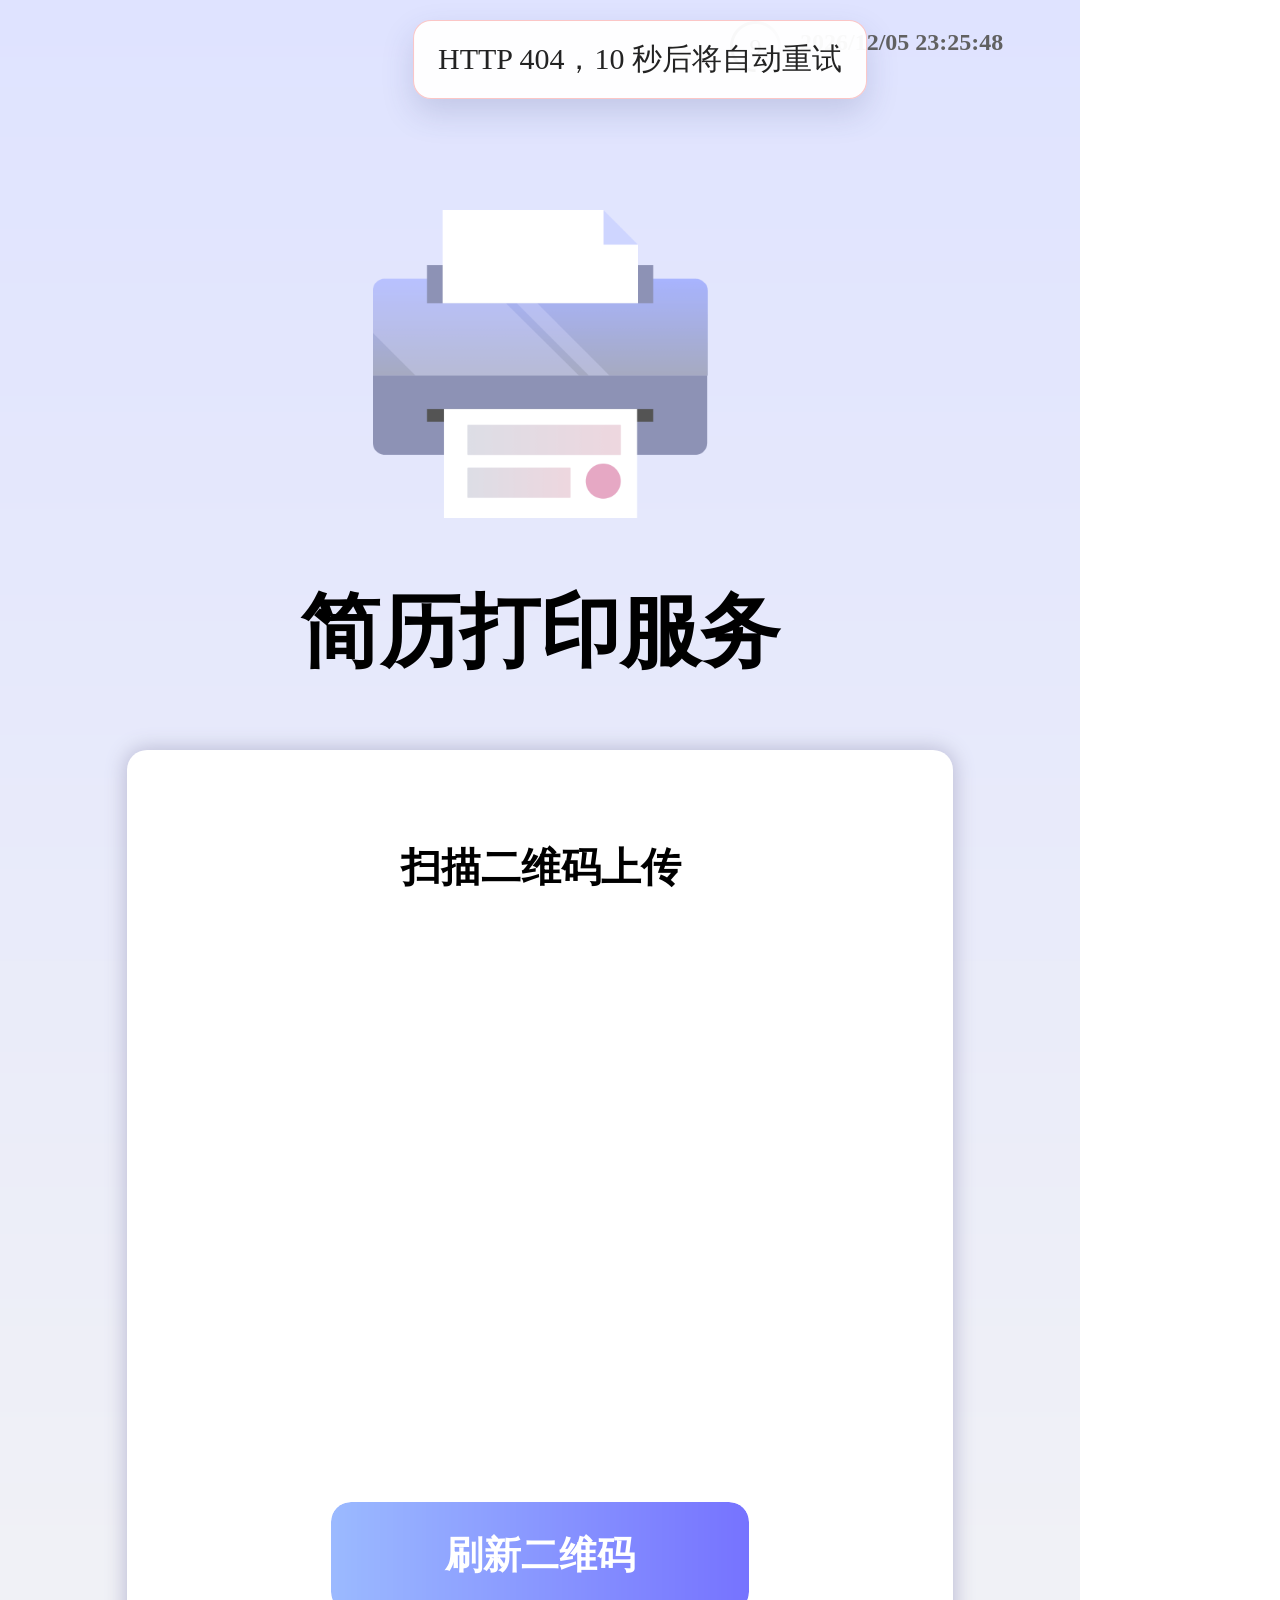
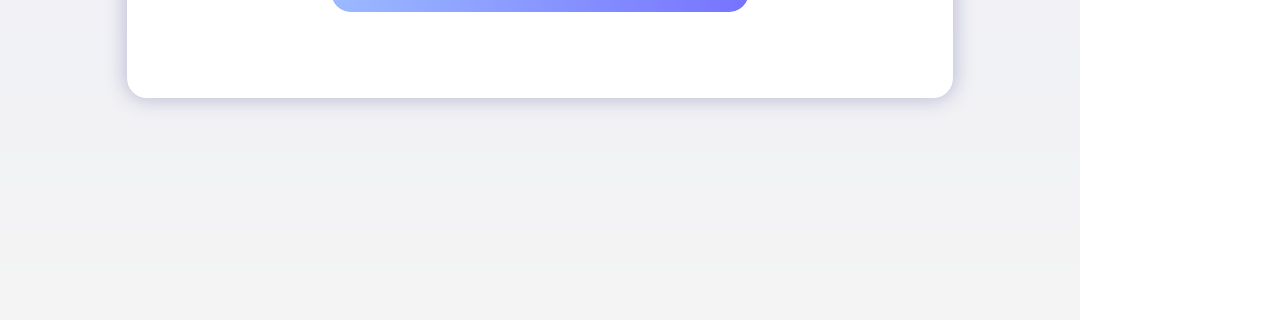
==== commit 3b108df1: "Serve user SPA directly from root" ====
--- a/static/user/Index.html
+++ b/static/user/Index.html
@@ -4,14 +4,14 @@
   <meta charset="UTF-8">
   <meta name="viewport" content="width=device-width, initial-scale=1.0">
   <title>Fly Print</title>
-  <link rel="stylesheet" href="./css/login.css">
-  <link rel="stylesheet" href="./css/preview.css">
-  <link rel="stylesheet" href="./css/printing.css">
-  <link rel="stylesheet" href="./css/done.css">
+  <link rel="stylesheet" href="/static/user/css/login.css">
+  <link rel="stylesheet" href="/static/user/css/preview.css">
+  <link rel="stylesheet" href="/static/user/css/printing.css">
+  <link rel="stylesheet" href="/static/user/css/done.css">
 </head>
 <body data-app="user-spa">
   <div id="userToast" class="user-toast is-hidden" aria-live="polite"></div>
   <div id="app"></div>
-  <script src="./app.js" type="module"></script>
+  <script src="/static/user/app.js" type="module"></script>
 </body>
 </html>
